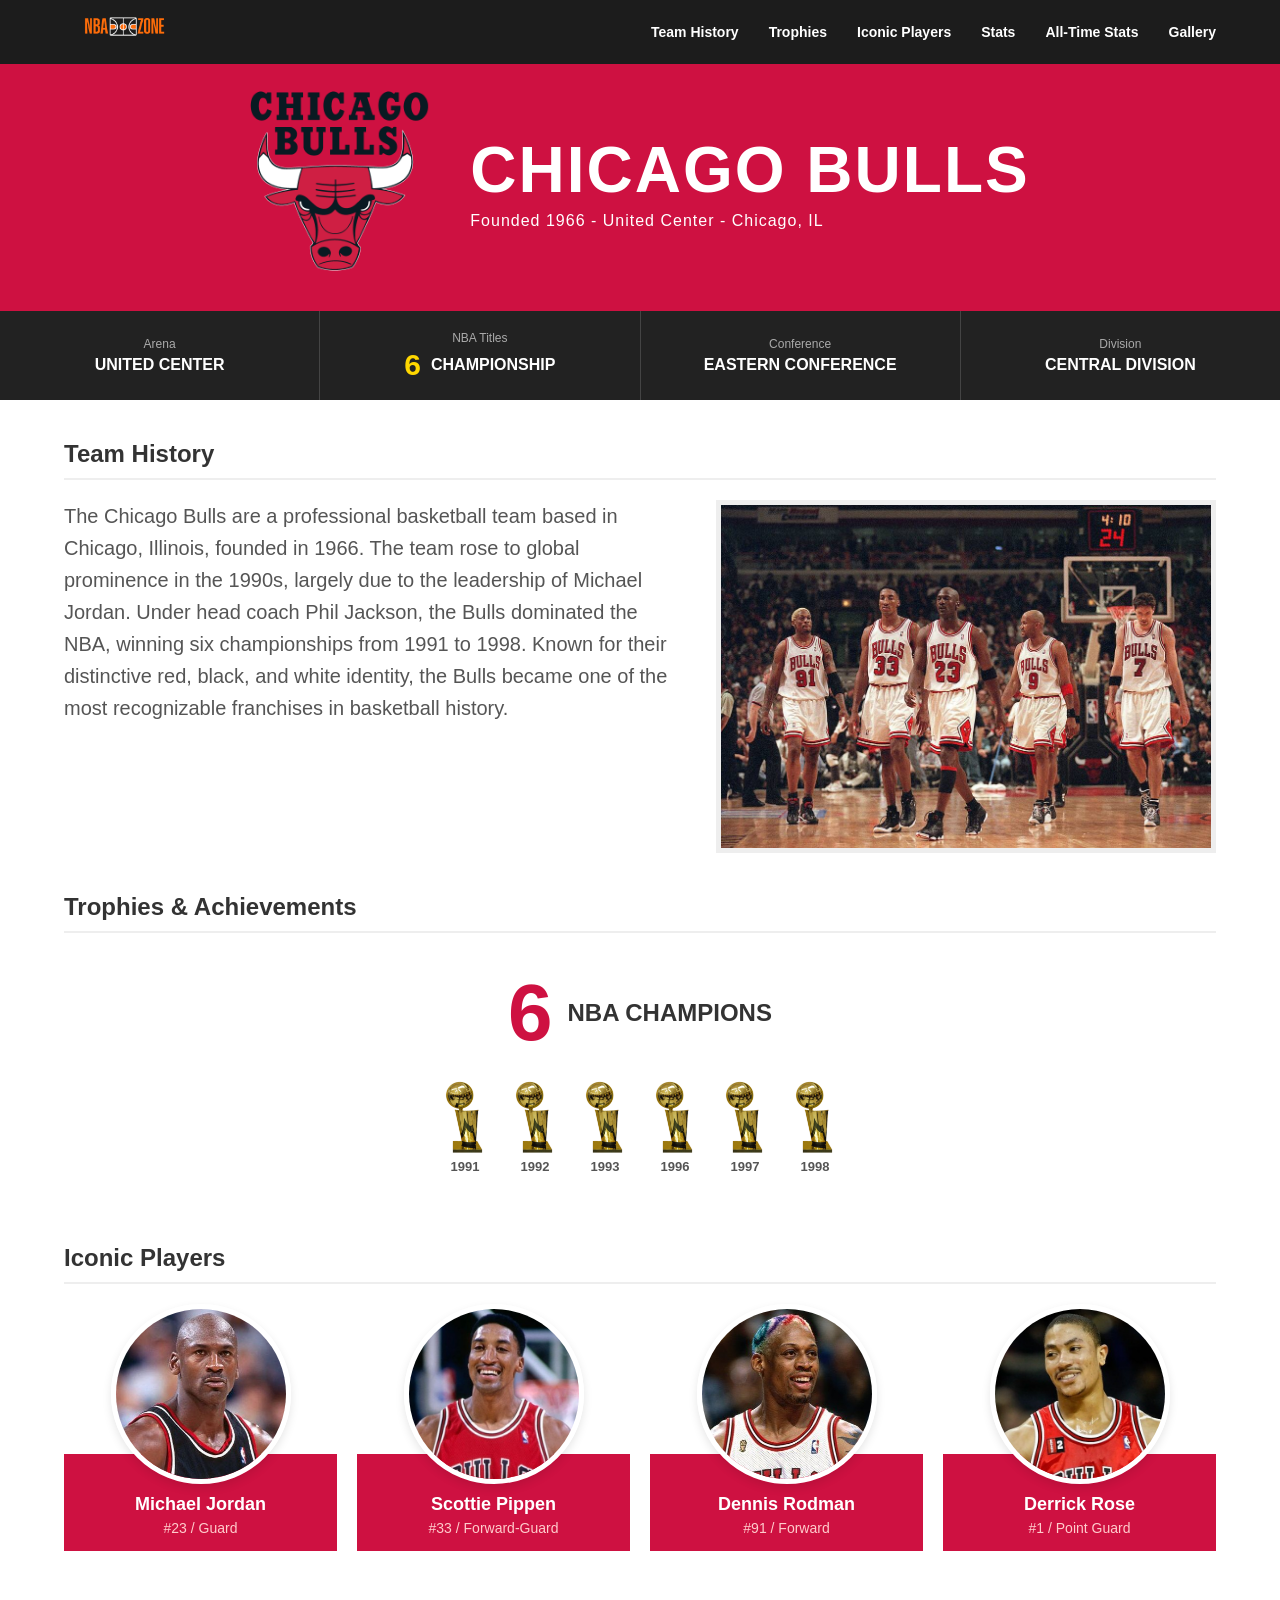
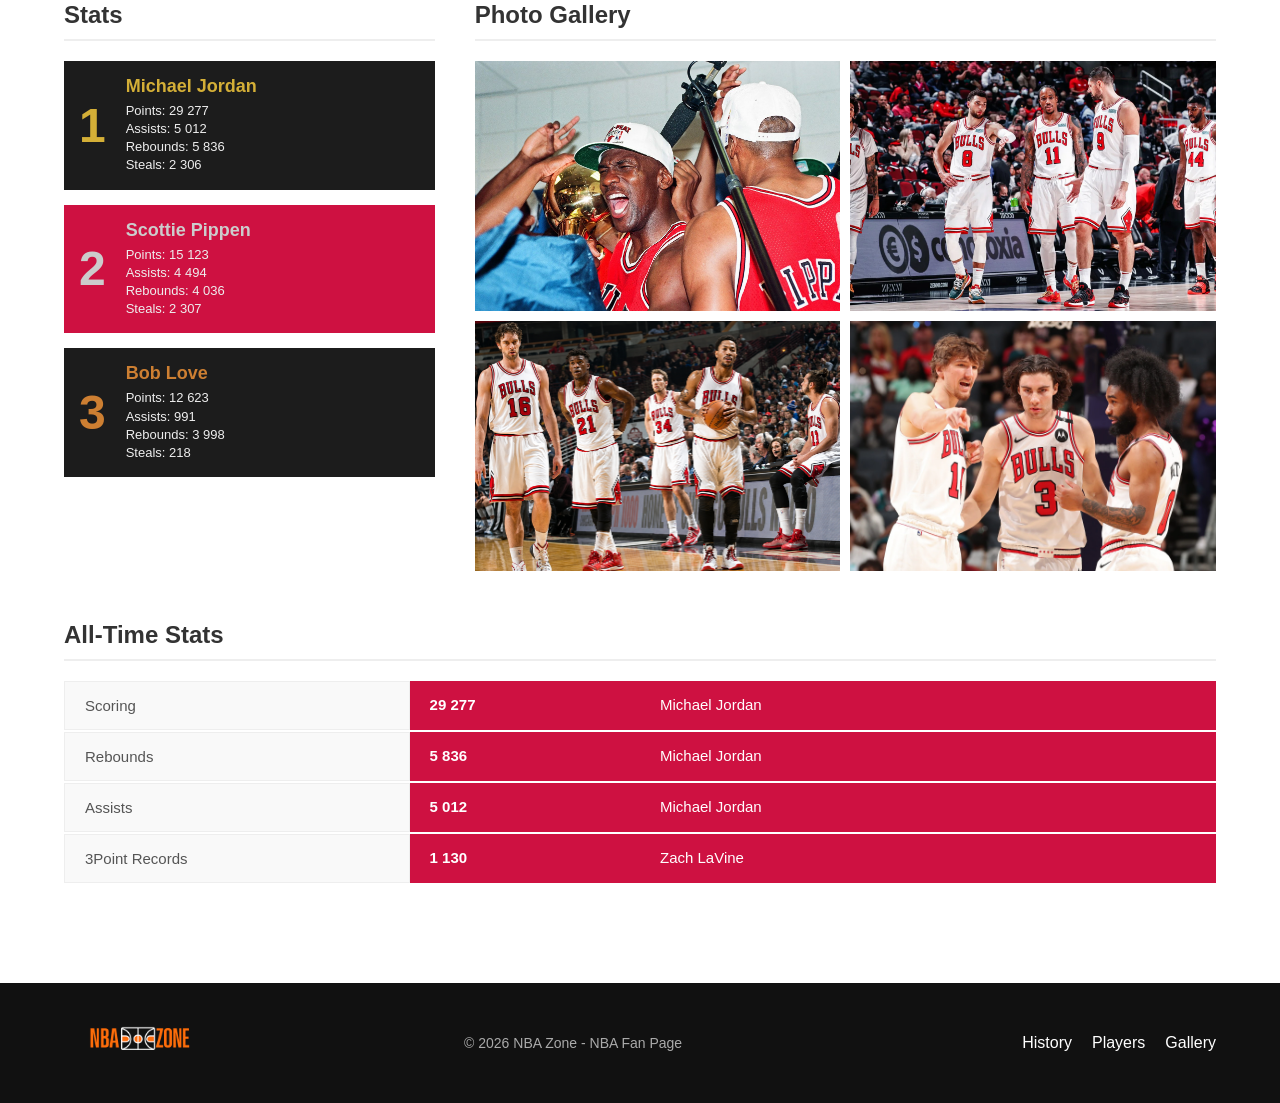
==== NBA-Web-main/team.html @ f175774a "first commit" ====
<!DOCTYPE html>
<html lang="cs">
<head>
    <meta charset="UTF-8">
    <meta name="viewport" content="width=device-width, initial-scale=1.0">
    <title>NBA Team</title>
    <script src="teams.js"></script>
    <link rel="stylesheet" href="team.css">
    <link rel="icon" type="images/png" href="images/others/mini_logo.png">
</head>

<body>
<div class="main-wrapper">
    <nav class="top-nav">
        <a href="index.html" class="logo-link">
            <img src="images/others/logo.png" alt="main-logo" class="nav-logo">
        </a>
        <div class="nav-links">
            <a href="#history">Team History</a>
            <a href="#trophies">Trophies</a>
            <a href="#players">Iconic Players</a>
            <a href="#stats">Stats</a>
            <a href="#all-time-stats">All-Time Stats</a>
            <a href="#gallery">Gallery</a>
        </div>
    </nav>

    <header class="hero">
        <img class="logo" alt="">
        <div class="hero-text">
            <h1 class="team-name"></h1>
            <p class="team-subtitle"></p>
        </div>
    </header>

    <div class="info-bar">
        <div class="info-item">
            <span class="label">Arena</span>
            <span class="value arena"></span>
        </div>
        <div class="info-item titles-item">
            <span class="label">NBA Titles</span>
            <div>
                <span class="number championships"></span>
                <span class="value">CHAMPIONSHIP</span>
            </div>
        </div>
        <div class="info-item">
            <span class="label">Conference</span>
            <span class="value conference"></span>
        </div>
        <div class="info-item">
            <span class="label">Division</span>
            <span class="value division"></span>
        </div>
    </div>

    <main class="container">
        <section id="history" class="history-section">
            <h2>Team History</h2>
            <div class="history-content">
                <p class="history-text"></p>
                <img class="history-image" alt="Team History">
            </div>
        </section>

        <section id="trophies" class="trophies-section">
            <h2>Trophies & Achievements</h2>
            <div class="trophies-content"></div>
        </section>

        <section id="players" class="players-section">
            <h2>Iconic Players</h2>
            <div class="players-grid"></div>
        </section>

        <div class="stats-gallery-layout">
            <section id="stats" class="stats-section">
                <h2>Stats</h2>
                <div class="stats-list"></div>
            </section>

            <section id="gallery" class="gallery-section">
                <h2>Photo Gallery</h2>
                <div class="gallery-grid"></div>
            </section>
        </div>

        <section id="all-time-stats" class="all-time-section">
            <h2>All-Time Stats</h2>
            <div class="all-time-table"></div>
        </section>
    </main>
</div>

<footer class="footer">
    <div class="footer-content">
        <img src="images/others/logo.png" alt="NBA Zone Logo" class="footer-logo">
        <p class="footer-text">&copy; 2026 NBA Zone - NBA Fan Page</p>

        <div class="footer-links">
            <a href="#history">History</a>
            <a href="#players">Players</a>
            <a href="#gallery">Gallery</a>
        </div>
    </div>
</footer>

<script>
const params = new URLSearchParams(window.location.search);
const teamName = params.get("team") || "bulls";
const team = teams[teamName] || teams.bulls;

document.title = team.name;
document.documentElement.style.setProperty("--main-color", team.color);

document.querySelector(".team-name").textContent = team.name;
document.querySelector(".team-subtitle").textContent = "Founded " + team.founded + " - " + team.arena + " - " + team.city;
document.querySelector(".logo").src = team.logo;
document.querySelector(".arena").textContent = team.arena;
document.querySelector(".championships").textContent = team.championships;
document.querySelector(".conference").textContent = team.conference;
document.querySelector(".division").textContent = team.division;
document.querySelector(".history-text").textContent = team.history;
document.querySelector(".history-image").src = team.historyImage;

let trophiesHTML = "<div class='trophy-summary'><span class='number'>" + team.championships + "</span><strong>NBA CHAMPIONS</strong></div>";
trophiesHTML += "<div class='trophy-grid'>";

team.trophies.years.forEach(year => {
    trophiesHTML += "<div class='trophy-item'>";
    trophiesHTML += "<img src='images/others/NBA_Trophy.webp' alt='Trophy'>";
    trophiesHTML += "<span>" + year + "</span>";
    trophiesHTML += "</div>";
});

trophiesHTML += "</div>";
document.querySelector(".trophies-content").innerHTML = trophiesHTML;

let playersHTML = "";
team.players.forEach(player => {
    playersHTML += "<div class='player-card'>";
    playersHTML += "<img src='" + player.image + "' alt='" + player.name + "'>";
    playersHTML += "<div class='player-info'>";
    playersHTML += "<h3>" + player.name + "</h3>";
    playersHTML += "<p>" + player.number + " / " + player.position + "</p>";
    playersHTML += "</div></div>";
});
document.querySelector(".players-grid").innerHTML = playersHTML;

let statsHTML = "";
const colors = ["bg-black", "bg-red", "bg-darkbrown"];

team.stats.forEach((player, index) => {
    statsHTML += "<div class='stat-card " + colors[index] + "'>";
    statsHTML += "<div class='rank'>" + (index + 1) + "</div>";
    statsHTML += "<div class='details'>";
    statsHTML += "<h4>" + player.name + "</h4>";
    statsHTML += "<p>Points: " + player.points + "<br>Assists: " + player.assists + "<br>Rebounds: " + player.rebounds + "<br>Steals: " + player.steals + "</p>";
    statsHTML += "</div></div>";
});
document.querySelector(".stats-list").innerHTML = statsHTML;

let allTimeHTML = "";
team.allTimeStats.forEach(record => {
    allTimeHTML += "<div class='all-time-row'>";
    allTimeHTML += "<div class='col-name'>" + record.name + "</div>";
    allTimeHTML += "<div class='col-value'>" + record.value + "</div>";
    allTimeHTML += "<div class='col-player'>" + record.player + "</div>";
    allTimeHTML += "</div>";
});
document.querySelector(".all-time-table").innerHTML = allTimeHTML;

let galleryHTML = "";
team.gallery.forEach(image => {
    galleryHTML += "<img src='" + image + "' class='gallery-img' alt='Team photo'>";
});
document.querySelector(".gallery-grid").innerHTML = galleryHTML;
</script>
</body>
</html>
---- NBA-Web-main/team.css ----
* {
            margin: 0;
            padding: 0;
            box-sizing: border-box;
            font-family: 'Segoe UI', Tahoma, Geneva, Verdana, sans-serif;
        }
        :root {
            --main-color: #ce1141;
        }
        html {
        scroll-behavior: smooth;
        }

        body {
            background-color: #fff; /* Změněno na bílou, protože obsah je teď přes celou šířku */
            color: #333;
            padding-top: 4%; /* Přidáno pro kompenzaci pevné horní navigace */

        }

        /* TADY PROBĚHLA HLAVNÍ ZMĚNA: odstraněno max-width a centrování */
        .main-wrapper {
            width: 100%; 
            background-color: #fff;
            /*background-image: url('images/others/bg2.jpg');
            background-size:90% ;
            background-position: center;
            background-repeat: no-repeat;*/
        }

        /* --- Horní navigace --- */
        .top-nav {
            background-color: #1c1c1c;
            padding: 10px 5%;
            display: flex;
            align-items: center; /* Zarovná logo a text vertikálně na střed */
            justify-content: space-between; /* Rozdělí prostor - logo vlevo, odkazy vpravo */
            position:fixed;
            width:100%;
            top:0;
            left: 0%;
            z-index: 1000; /* Zajistí, že navbar bude vždy nahoře */

            transition: transform 0.3s ease;
        }

        /* schovaný navbar */
        .top-nav.hide {
            transform: translateY(-100%);
        }

        .nav-logo {
            height: 40px; /* "Oficiální" výška, kterou vidí navbar */
            width: auto;
            transform: scale(2); /* Vizuálně se zvětší 1.8x */
            transform-origin: left center; /* Zvětší se směrem doprava a od středu */
        }

        .nav-links {
            display: flex;
            gap: 30px;
        }

        .nav-links a {
            color: #fff;
            text-decoration: none;
            font-size: 14px;
            font-weight: 600;
            text-transform: capitalize;
            transition: color 0.2s ease; /* Přidán plynulý efekt při najetí myší */
        }

        .nav-links a:hover {
            color: var(--main-color);
        }

        /* --- Hero Sekce (Hlavička) --- */
        .hero {
            background-color: var(--main-color);
            
            color: #fff;
            display: flex;
            align-items: center;
            justify-content: center;
            padding: 40px 20px;
            gap: 40px;
        }

        .hero img {
            width: 180px;
            height: auto;
        }

        .hero-text h1 {
            font-size: 64px;
            font-family: 'Impact', sans-serif;
            letter-spacing: 2px;
            margin-bottom: 5px;
            text-transform: uppercase;
        }

        .hero-text p {
            font-size: 16px;
            font-weight: 500;
            letter-spacing: 1px;
        }

        /* --- Informační pruh --- */
        .info-item div {
            display: flex;
            align-items: center;
            justify-content: center;
            gap: 8px;
}

        .info-bar {
            display: flex;
            background-color: #222;
            color: #fff;
        }

        .info-item {
            flex: 1;
            padding: 20px;
            text-align: center;
            display: flex;
            flex-direction: column;
            justify-content: center;
            border-right: 1px solid #444;
        }
        .info-item:last-child {
            border-right: none;
        }

        .info-item.highlight {
            text-align: center;
            flex-direction: column;
            align-items: center;
            justify-content: center; /* Přidáno pro lepší zarovnání na širokém monitoru */
            gap: 15px;
        }

       .info-item .number {
            font-size: 40px;
            color: #ffd700;
            font-weight: bold;
            line-height: 1;
        }
        .info-item .label {
            font-size: 12px;
            color: #aaa;
            margin-bottom: 5px;
        }

        .info-item .value {
            font-size: 16px;
            font-weight: bold;
            text-transform: uppercase;
        }
        



        .titles-item {
            display: flex;
            flex-direction: column;
            justify-content: center;
            align-items: center;
        }

        .titles-item div {
            display: flex;
            align-items: center;
            gap: 10px;
        }

        .titles-item .number {
            font-size: 30px;
            color: #ffd700;
            font-weight: bold;
            line-height: 1;
        }

        /* --- Hlavní obsahový kontejner --- */
        .container {
            padding: 40px 5%; /* Změněno na % pro lepší dýchání obsahu po stranách */
        }

        h2 {
            font-size: 24px;
            margin-bottom: 20px;
            border-bottom: 2px solid #eee;
            padding-bottom: 10px;
        }

        /* --- Historie týmu --- */
        .history-content {
            display: flex;
            gap: 40px;
            margin-bottom: 40px;
            
        }

        .history-content p {
            flex: 1;
            line-height: 1.6;
            font-size: 20px;
            color: #555;
        }

        .history-content img {
            flex: 1;
            max-width: 500px; /* Trochu zvětšeno pro velké monitory */
            height: auto;
            border: 5px solid #eee;
        }

        /* --- Trofeje --- */
        .trophies-content {
            display: flex;
            flex-direction: column;
            align-items: center;
            justify-content: center;
            gap: 25px;
            margin-bottom: 50px;
            padding: 20px;
        }

        .trophy-summary {
            display: flex;
            align-items: center;
            justify-content: center;
            gap: 15px;
            text-align: center;
        }

        .trophy-summary .number {
            font-size: 80px;
            color: var(--main-color);
            font-weight: bold;
            line-height: 1;
        }

        .trophy-summary strong {
            font-size: 24px;
            display: block;
        }

        .trophy-grid {
            display: flex;
            justify-content: center;
            flex-wrap: wrap;
            gap: 14px 12px;
            max-width: 1000px;
        }

        .trophy-item {
            width: 58px;
            text-align: center;
        }

        .trophy-item img {
            width: 52px;
            display: block;
            margin: 0 auto;
            transition: transform 0.3s ease;
        }

        .trophy-item img:hover {
            transform: scale(1.05);
        }

        .trophy-item span {
            display: block;
            margin-top: 6px;
            font-size: 13px;
            color: #555;
            font-weight: bold;
        }

        /* --- Ikončtí hráči --- */
        .players-grid {
            display: flex;
            justify-content: space-between;
            gap: 20px;
            margin-bottom: 50px;
            
        }

        .player-card {
            flex: 1;
            display: flex;
            flex-direction: column;
            align-items: center;
        }

        .player-card img {
            width: 180px;
            height: 180px;
            border-radius: 50%;
            object-fit: cover;
            object-position: top;
            border: 5px solid #fff;
            box-shadow: 0 4px 10px rgba(0,0,0,0.1);
            z-index: 2;
            margin-bottom: -30px;
            
            
        }

        .player-info {
            background-color: var(--main-color);
            color: #fff;
            width: 100%;
            text-align: center;
            padding: 40px 10px 15px;
            z-index: 1;
        }

        .player-info h3 {
            font-size: 18px;
            margin-bottom: 5px;
        }

        .player-info p {
            font-size: 14px;
            color: #ffcccc;
        }

        /* --- Rozložení Statistiky & Galerie --- */
        .stats-gallery-layout {
            display: flex;
            gap: 40px;
            margin-bottom: 50px;
        }

        .stats-section {
            flex: 1;
            max-width: 400px; /* Mírně rozšířeno */
        }

        .gallery-section {
            flex: 2;
        }

        /* -- Karta statistik hráče -- */
        .stat-card {
            display: flex;
            margin-bottom: 15px;
            color: #fff;
            padding: 15px;

            transition: transform 0.3s ease;
        }
        .stat-card:hover {
            /*transform: translateY(-5px);
            box-shadow: 0 10px 20px rgba(0,0,0,0.2);*/
            transform: scale(1.05);
        }

        .stat-card.bg-black { background-color: #1c1c1c; }
        .stat-card.bg-red { background-color: var(--main-color); }
        .stat-card.bg-darkbrown { background-color: #1c1c1c; }

        .stat-card .rank {
            font-size: 48px;
            font-weight: bold;
            margin-right: 20px;
            display: flex;
            align-items: center;
        }

        .stat-card.bg-black .rank { color: #d4af37; }
        .stat-card.bg-red .rank { color: #ccc; }
        .stat-card.bg-darkbrown .rank { color: #cd7f32; }

        .stat-card .details h4 {
            color: #d4af37;
            font-size: 18px;
            margin-bottom: 5px;
        }
        
        .stat-card.bg-red .details h4 { color: #ccc; }
        .stat-card.bg-darkbrown .details h4 { color: #cd7f32; }

        .stat-card .details p {
            font-size: 13px;
            line-height: 1.4;
            color: #eee;
        }


        /* -- Galerie -- */
        .gallery-grid {
            display: grid;
            grid-template-columns: 1fr 1fr;
            grid-template-rows: 250px 250px; /* Zvětšena výška obrázků na velkém monitoru */
            gap: 10px;
        }

        .gallery-grid img {
            width: 100%;
            height: 100%;
            object-fit: cover;
        }

        /* --- All-Time Stats --- */
        .all-time-table {
            display: flex;
            flex-direction: column;
            gap: 2px;
            
        }

        .all-time-row {
            display: flex;
            font-size: 15px;
             transition: transform 0.3s ease;
        }

        .all-time-row:hover {
            transform: scale(1.02);
        }

        .all-time-row .col-name {
            width: 30%;
            padding: 15px 20px;
            background-color: #f9f9f9;
            border: 1px solid #eee;
            color: #555;
            font-weight: 500;
        }

        .all-time-row .col-value {
            width: 20%;
            padding: 15px 20px;
            background-color: var(--main-color);
            color: #fff;
            font-weight: bold;
            border-bottom: 1px solid var(--main-color);
        }

        .all-time-row .col-player {
            width: 50%;
            padding: 15px 20px;
            background-color: var(--main-color);
            color: #fff;
            border-bottom: 1px solid var(--main-color);
        }





        .lightbox {
            position: fixed;
            inset: 0;

            background: rgba(0,0,0,0.9);

            display: none;

            justify-content: center;
            align-items: center;

            z-index: 5000;
        }

        .lightbox.active {
            display: flex;
        }

        .lightbox-img {
            max-width: 85%;
            max-height: 85%;

            border: 4px solid white;
        }

        .close {
            position: absolute;
            top: 20px;
            right: 35px;

            color: white;
            font-size: 50px;

            cursor: pointer;
        }

        .prev,
        .next {
            position: absolute;
            top: 50%;
            transform: translateY(-50%);

            background: none;
            border: none;

            color: white;
            font-size: 60px;

            cursor: pointer;
            padding: 20px;
        }

        .prev {
            left: 30px;
        }

        .next {
            right: 30px;
        }


        /* ================= FOOTER ================= */

        .footer {
            background-color: #111;
            color: white;

            padding: 40px 5%;
            margin-top: 60px;
        }

        .footer-content {
            display: flex;
            justify-content: space-between;
            align-items: center;
            gap: 30px;

            flex-wrap: wrap;
        }

        .footer-logo {
            height: 40px;
            width: auto;
                transform: scale(2.5);
                transform-origin: left center;
        }

        .footer-text {
            color: #aaa;
            font-size: 14px;
        }

        .footer-links {
            display: flex;
            gap: 20px;
        }

        .footer-links a {
            color: white;
            text-decoration: none;

            transition: color 0.2s ease;
        }

        .footer-links a:hover {
            color: var(--main-color);
        }



        /* ========================= */
/* ===== RESPONSIVITA ====== */
/* ========================= */

@media (max-width: 1100px) {

    .hero-text h1 {
        font-size: 48px;
    }

    .players-grid {
        flex-wrap: wrap;
    }

    .player-card {
        min-width: 220px;
    }

    .stats-gallery-layout {
        flex-direction: column;
    }

    .stats-section {
        max-width: 100%;
    }

    .gallery-grid {
        grid-template-rows: 220px 220px;
    }
}


/* ================= MOBILE ================= */

@media (max-width: 768px) {

    body {
        padding-top: 80px;
    }

    /* NAVBAR */

    .top-nav {
        flex-direction: column;
        gap: 20px;
        padding: 15px;
    }

    .nav-logo {
        transform: scale(1.5);
    }

    .nav-links {
        flex-wrap: wrap;
        justify-content: center;
        gap: 15px;
    }

    .nav-links a {
        font-size: 13px;
    }

    /* HERO */

    .hero {
        flex-direction: column;
        text-align: center;
        padding: 50px 20px;
    }

    .hero img {
        width: 140px;
    }

    .hero-text h1 {
        font-size: 42px;
        line-height: 1;
    }

    .hero-text p {
        font-size: 14px;
    }

    /* INFO BAR */

    .info-bar {
        flex-direction: column;
    }

    .info-item {
        border-right: none;
        border-bottom: 1px solid #444;
    }

    .info-item:last-child {
        border-bottom: none;
    }

    /* HISTORY */

    .history-content {
        flex-direction: column;
    }

    .history-content img {
        max-width: 100%;
    }

    .history-content p {
        font-size: 17px;
    }

    /* TROPHIES */

    .trophies-content {
        flex-direction: column;
        text-align: center;
    }

    .trophy-summary {
        flex-direction: column;
        gap: 8px;
    }

    .trophy-summary .number {
        font-size: 60px;
    }

    .trophy-summary strong {
        font-size: 22px;
    }

    .trophy-grid {
        gap: 12px 8px;
    }

    .trophy-item {
        width: 48px;
    }

    .trophy-item img {
        width: 42px;
    }

    .trophy-item span {
        font-size: 11px;
    }

    /* PLAYERS */

    .players-grid {
        flex-direction: column;
    }

    .player-card {
        width: 100%;
    }

    .player-card img {
        width: 160px;
        height: 160px;
    }

    /* STATS */

    .stats-gallery-layout {
        flex-direction: column;
    }

    .stat-card {
        padding: 12px;
    }

    .stat-card .rank {
        font-size: 36px;
    }

    /* GALLERY */

    .gallery-grid {
        grid-template-columns: 1fr;
        grid-template-rows: repeat(4, 220px);
    }

    /* ALL TIME STATS */

    .all-time-row {
        flex-direction: column;
    }

    .all-time-row .col-name,
    .all-time-row .col-value,
    .all-time-row .col-player {
        width: 100%;
    }

    /* LIGHTBOX */

    .lightbox-img {
        max-width: 95%;
        max-height: 75%;
    }

    .prev,
    .next {
        font-size: 40px;
        padding: 10px;
    }

    .close {
        font-size: 40px;
    }
}
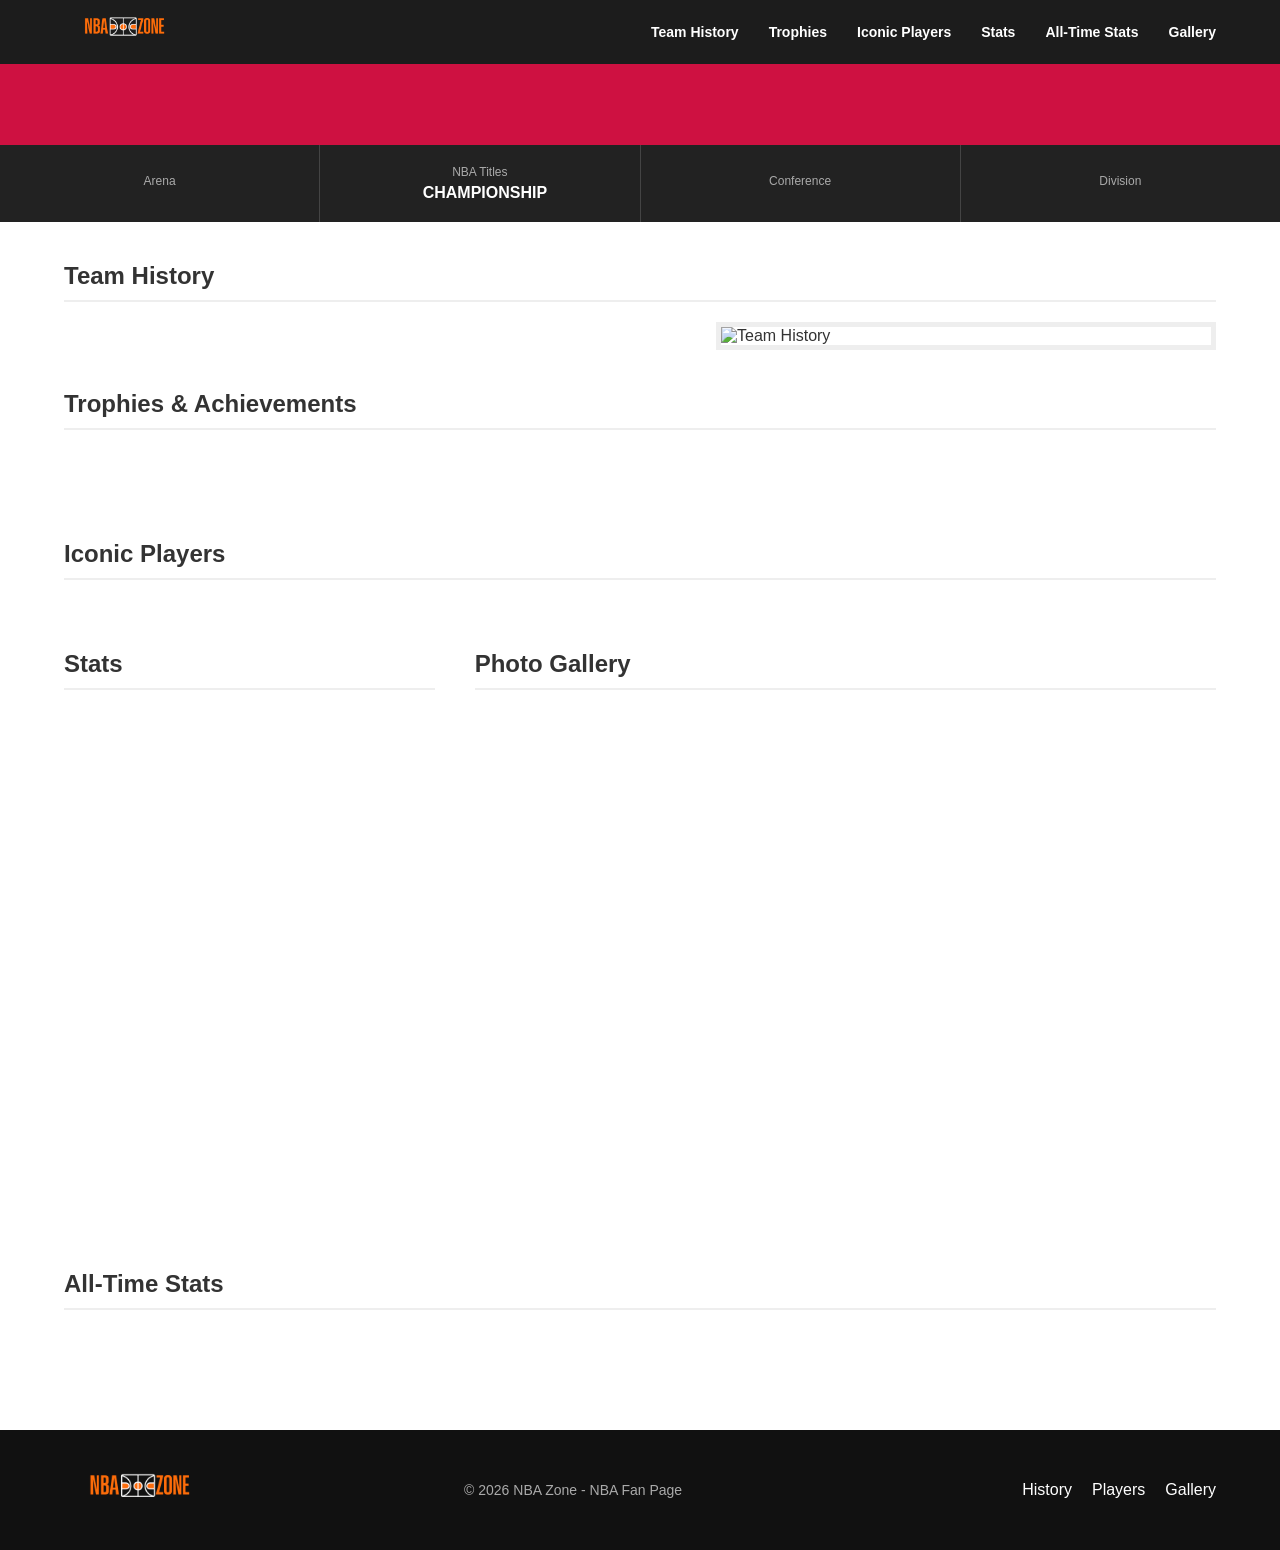
==== commit a4e2af07: "Final" ====
--- a/NBA-Web-main/team.html
+++ b/NBA-Web-main/team.html
@@ -1,4 +1,4 @@
-<!DOCTYPE html>
+﻿<!DOCTYPE html>
 <html lang="cs">
 <head>
     <meta charset="UTF-8">
@@ -106,76 +106,7 @@
     </div>
 </footer>
 
-<script>
-const params = new URLSearchParams(window.location.search);
-const teamName = params.get("team") || "bulls";
-const team = teams[teamName] || teams.bulls;
-
-document.title = team.name;
-document.documentElement.style.setProperty("--main-color", team.color);
-
-document.querySelector(".team-name").textContent = team.name;
-document.querySelector(".team-subtitle").textContent = "Founded " + team.founded + " - " + team.arena + " - " + team.city;
-document.querySelector(".logo").src = team.logo;
-document.querySelector(".arena").textContent = team.arena;
-document.querySelector(".championships").textContent = team.championships;
-document.querySelector(".conference").textContent = team.conference;
-document.querySelector(".division").textContent = team.division;
-document.querySelector(".history-text").textContent = team.history;
-document.querySelector(".history-image").src = team.historyImage;
-
-let trophiesHTML = "<div class='trophy-summary'><span class='number'>" + team.championships + "</span><strong>NBA CHAMPIONS</strong></div>";
-trophiesHTML += "<div class='trophy-grid'>";
-
-team.trophies.years.forEach(year => {
-    trophiesHTML += "<div class='trophy-item'>";
-    trophiesHTML += "<img src='images/others/NBA_Trophy.webp' alt='Trophy'>";
-    trophiesHTML += "<span>" + year + "</span>";
-    trophiesHTML += "</div>";
-});
-
-trophiesHTML += "</div>";
-document.querySelector(".trophies-content").innerHTML = trophiesHTML;
-
-let playersHTML = "";
-team.players.forEach(player => {
-    playersHTML += "<div class='player-card'>";
-    playersHTML += "<img src='" + player.image + "' alt='" + player.name + "'>";
-    playersHTML += "<div class='player-info'>";
-    playersHTML += "<h3>" + player.name + "</h3>";
-    playersHTML += "<p>" + player.number + " / " + player.position + "</p>";
-    playersHTML += "</div></div>";
-});
-document.querySelector(".players-grid").innerHTML = playersHTML;
-
-let statsHTML = "";
-const colors = ["bg-black", "bg-red", "bg-darkbrown"];
-
-team.stats.forEach((player, index) => {
-    statsHTML += "<div class='stat-card " + colors[index] + "'>";
-    statsHTML += "<div class='rank'>" + (index + 1) + "</div>";
-    statsHTML += "<div class='details'>";
-    statsHTML += "<h4>" + player.name + "</h4>";
-    statsHTML += "<p>Points: " + player.points + "<br>Assists: " + player.assists + "<br>Rebounds: " + player.rebounds + "<br>Steals: " + player.steals + "</p>";
-    statsHTML += "</div></div>";
-});
-document.querySelector(".stats-list").innerHTML = statsHTML;
-
-let allTimeHTML = "";
-team.allTimeStats.forEach(record => {
-    allTimeHTML += "<div class='all-time-row'>";
-    allTimeHTML += "<div class='col-name'>" + record.name + "</div>";
-    allTimeHTML += "<div class='col-value'>" + record.value + "</div>";
-    allTimeHTML += "<div class='col-player'>" + record.player + "</div>";
-    allTimeHTML += "</div>";
-});
-document.querySelector(".all-time-table").innerHTML = allTimeHTML;
-
-let galleryHTML = "";
-team.gallery.forEach(image => {
-    galleryHTML += "<img src='" + image + "' class='gallery-img' alt='Team photo'>";
-});
-document.querySelector(".gallery-grid").innerHTML = galleryHTML;
-</script>
+<script src="team-page.js"></script>
 </body>
 </html>
+
--- a/NBA-Web-main/team.css
+++ b/NBA-Web-main/team.css
@@ -1,4 +1,4 @@
-* {
+﻿* {
             margin: 0;
             padding: 0;
             box-sizing: border-box;
@@ -12,13 +12,12 @@
         }
 
         body {
-            background-color: #fff; /* Změněno na bílou, protože obsah je teď přes celou šířku */
+            background-color: #fff; 
             color: #333;
-            padding-top: 4%; /* Přidáno pro kompenzaci pevné horní navigace */
-
-        }
-
-        /* TADY PROBĚHLA HLAVNÍ ZMĚNA: odstraněno max-width a centrování */
+            padding-top: 60px;
+
+        }
+
         .main-wrapper {
             width: 100%; 
             background-color: #fff;
@@ -28,32 +27,31 @@
             background-repeat: no-repeat;*/
         }
 
-        /* --- Horní navigace --- */
+        /* --- Horní­ navigace --- */
         .top-nav {
             background-color: #1c1c1c;
             padding: 10px 5%;
             display: flex;
-            align-items: center; /* Zarovná logo a text vertikálně na střed */
-            justify-content: space-between; /* Rozdělí prostor - logo vlevo, odkazy vpravo */
+            align-items: center; 
+            justify-content: space-between; 
             position:fixed;
             width:100%;
             top:0;
             left: 0%;
-            z-index: 1000; /* Zajistí, že navbar bude vždy nahoře */
-
+            z-index: 1000; 
             transition: transform 0.3s ease;
         }
 
-        /* schovaný navbar */
+        /* schovanÃ½ navbar */
         .top-nav.hide {
             transform: translateY(-100%);
         }
 
         .nav-logo {
-            height: 40px; /* "Oficiální" výška, kterou vidí navbar */
+            height: 40px; 
             width: auto;
-            transform: scale(2); /* Vizuálně se zvětší 1.8x */
-            transform-origin: left center; /* Zvětší se směrem doprava a od středu */
+            transform: scale(2); 
+            transform-origin: left center; 
         }
 
         .nav-links {
@@ -67,7 +65,7 @@
             font-size: 14px;
             font-weight: 600;
             text-transform: capitalize;
-            transition: color 0.2s ease; /* Přidán plynulý efekt při najetí myší */
+            transition: color 0.2s ease; 
         }
 
         .nav-links a:hover {
@@ -136,7 +134,7 @@
             text-align: center;
             flex-direction: column;
             align-items: center;
-            justify-content: center; /* Přidáno pro lepší zarovnání na širokém monitoru */
+            justify-content: center; 
             gap: 15px;
         }
 
@@ -181,9 +179,8 @@
             line-height: 1;
         }
 
-        /* --- Hlavní obsahový kontejner --- */
         .container {
-            padding: 40px 5%; /* Změněno na % pro lepší dýchání obsahu po stranách */
+            padding: 40px 5%; 
         }
 
         h2 {
@@ -193,7 +190,7 @@
             padding-bottom: 10px;
         }
 
-        /* --- Historie týmu --- */
+        /* --- Historie týmů --- */
         .history-content {
             display: flex;
             gap: 40px;
@@ -210,7 +207,7 @@
 
         .history-content img {
             flex: 1;
-            max-width: 500px; /* Trochu zvětšeno pro velké monitory */
+            max-width: 500px; 
             height: auto;
             border: 5px solid #eee;
         }
@@ -336,7 +333,7 @@
 
         .stats-section {
             flex: 1;
-            max-width: 400px; /* Mírně rozšířeno */
+            max-width: 400px; 
         }
 
         .gallery-section {
@@ -394,7 +391,7 @@
         .gallery-grid {
             display: grid;
             grid-template-columns: 1fr 1fr;
-            grid-template-rows: 250px 250px; /* Zvětšena výška obrázků na velkém monitoru */
+            grid-template-rows: 250px 250px; 
             gap: 10px;
         }
 
@@ -513,7 +510,7 @@
         }
 
 
-        /* ================= FOOTER ================= */
+        /*  -- FOOTER -- */
 
         .footer {
             background-color: #111;
@@ -562,9 +559,9 @@
 
 
 
-        /* ========================= */
-/* ===== RESPONSIVITA ====== */
-/* ========================= */
+       
+
+
 
 @media (max-width: 1100px) {
 
@@ -594,7 +591,7 @@
 }
 
 
-/* ================= MOBILE ================= */
+/* --- MOBILE --- */
 
 @media (max-width: 768px) {
 
@@ -775,3 +772,4 @@
         font-size: 40px;
     }
 }
+
